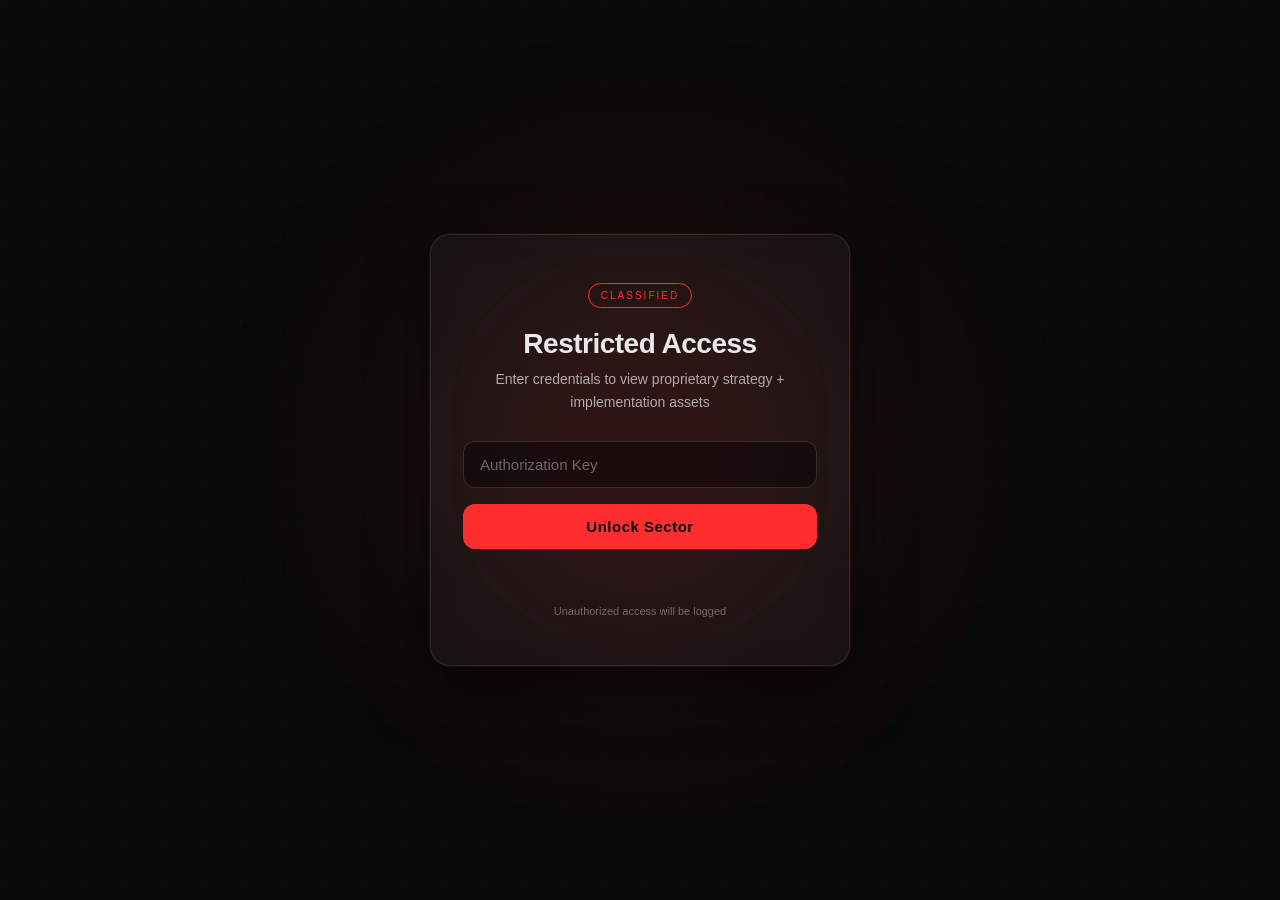
==== login.html @ e7924195 "origin" ====
<!DOCTYPE html>
<html lang="en">
<head>
<meta charset="UTF-8">
<meta name="viewport" content="width=device-width, initial-scale=1.0">
<title>ACCESS RESTRICTED</title>
<style>
  :root{
    --black: #0A0A0A;        /* 70% */
    --offwhite: #EAEAEA;     /* 20% */
    --accent: #FF2E2E;       /* 10% */
    --glass: rgba(234,234,234,0.04);
  }

  *{margin:0;padding:0;box-sizing:border-box}

  body{
    background: var(--black);
    color: var(--offwhite);
    font-family: -apple-system, BlinkMacSystemFont, "Segoe UI", Inter, sans-serif;
    height: 100vh;
    display: grid;
    place-items: center;
    overflow: hidden;
    position: relative;
  }

  /* Animated grid background - "new world" vibe */
  body::before{
    content: '';
    position: absolute;
    inset: 0;
    background: 
      linear-gradient(rgba(255,46,46,0.07) 1px, transparent 1px),
      linear-gradient(90deg, rgba(255,46,46,0.07) 1px, transparent 1px);
    background-size: 40px 40px;
    animation: drift 20s linear infinite;
    opacity: 0.4;
  }
  @keyframes drift{
    0%{transform: translate(0,0)}
    100%{transform: translate(40px,40px)}
  }

  /* Radial glow */
  body::after{
    content: '';
    position: absolute;
    width: 800px; height: 800px;
    background: radial-gradient(circle, rgba(255,46,46,0.15) 0%, transparent 60%);
    top: 50%; left: 50%;
    transform: translate(-50%,-50%);
    filter: blur(80px);
    pointer-events: none;
  }

  .vault{
    position: relative;
    z-index: 2;
    width: min(90vw, 420px);
    padding: 48px 32px;
    background: var(--glass);
    border: 1px solid rgba(234,234,234,0.1);
    border-radius: 20px;
    backdrop-filter: blur(16px) saturate(1.2);
    box-shadow: 0 0 0 1px rgba(255,46,46,0.1), 0 20px 60px rgba(0,0,0,0.5);
    text-align: center;
    animation: floatIn 0.8s cubic-bezier(.16,1,.3,1);
  }
  @keyframes floatIn{
    from{opacity:0; transform: translateY(20px) scale(0.98)}
    to{opacity:1; transform: translateY(0) scale(1)}
  }

  .badge{
    display: inline-block;
    font-size: 10px;
    letter-spacing: 2px;
    padding: 6px 12px;
    border: 1px solid var(--accent);
    color: var(--accent);
    border-radius: 999px;
    margin-bottom: 20px;
    text-transform: uppercase;
  }

  h2{
    font-size: 28px;
    font-weight: 700;
    margin-bottom: 8px;
    letter-spacing: -0.5px;
  }

  p{
    color: rgba(234,234,234,0.7);
    font-size: 14px;
    line-height: 1.6;
    margin-bottom: 28px;
  }

  .input-wrap{
    position: relative;
    margin-bottom: 16px;
  }

  input{
    width: 100%;
    padding: 14px 16px;
    background: rgba(0,0,0,0.4);
    border: 1px solid rgba(234,234,234,0.15);
    border-radius: 12px;
    color: var(--offwhite);
    font-size: 15px;
    outline: none;
    transition: all 0.3s ease;
  }
  input:focus{
    border-color: var(--accent);
    box-shadow: 0 0 0 3px rgba(255,46,46,0.15);
  }
  input::placeholder{color: rgba(234,234,234,0.4)}

  button{
    width: 100%;
    padding: 14px 16px;
    background: var(--accent);
    color: var(--black);
    border: none;
    border-radius: 12px;
    font-size: 15px;
    font-weight: 700;
    cursor: pointer;
    letter-spacing: 0.5px;
    transition: all 0.2s ease;
    position: relative;
    overflow: hidden;
  }
  button:hover{
    transform: translateY(-2px);
    box-shadow: 0 8px 20px rgba(255,46,46,0.3);
  }
  button:active{transform: translateY(0)}

  #error{
    color: var(--accent);
    font-size: 13px;
    height: 20px;
    margin-top: 12px;
    font-weight: 600;
    opacity: 0;
    transition: opacity 0.3s ease;
  }
  #error.show{opacity: 1}

  /* Red flash on fail */
  @keyframes flashRed{
    0%,100%{background: var(--black)}
    50%{background: rgba(255,46,46,0.1)}
  }
  .flash{animation: flashRed 0.4s ease}

  .footer{
    margin-top: 24px;
    font-size: 11px;
    color: rgba(234,234,234,0.4);
  }
</style>
</head>
<body id="body">

<div class="vault">
  <span class="badge">Classified</span>
  <h2>Restricted Access</h2>
  <p>Enter credentials to view proprietary strategy + implementation assets</p>
  
  <div class="input-wrap">
    <input id="pw" type="password" placeholder="Authorization Key" autocomplete="off">
  </div>
  
  <button onclick="check()">Unlock Sector</button>
  
  <div id="error"></div>
  
  <div class="footer">Unauthorized access will be logged</div>
</div>

<script>
function check(){
  const err = document.getElementById('error');
  const body = document.getElementById('body');
  
  // Shake + red flash
  body.classList.add('flash');
  setTimeout(()=>body.classList.remove('flash'), 400);
  
  err.innerText = "Wrong password. Unauthorized.";
  err.classList.add('show');
  
  // Clear input with typewriter delete effect
  const input = document.getElementById('pw');
  let val = input.value;
  let i = val.length;
  const del = setInterval(()=>{
    input.value = val.slice(0, i--);
    if(i < 0){ clearInterval(del) }
  }, 30);
  
  // Kick back to main site
  setTimeout(()=>{ 
    window.location.href = "/index.html"; 
  }, 1400);
}

// Enter key support
document.getElementById('pw').addEventListener('keypress', e => {
  if(e.key === 'Enter') check();
})
</script>

</body>
</html>
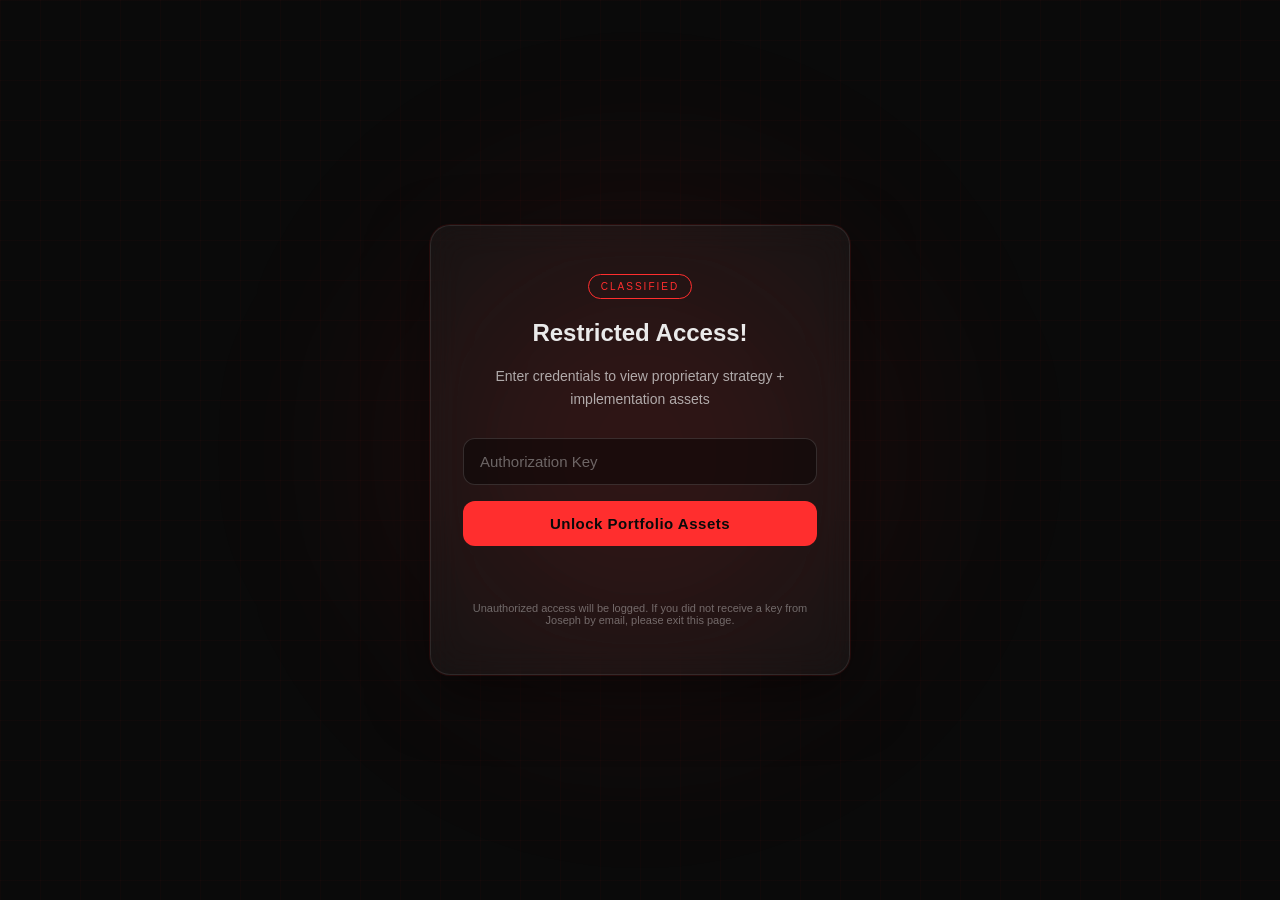
==== commit 22d7000a: "chanes" ====
--- a/login.html
+++ b/login.html
@@ -84,6 +84,7 @@
     text-transform: uppercase;
   }
 
+  h1
   h2{
     font-size: 28px;
     font-weight: 700;
@@ -170,18 +171,18 @@
 
 <div class="vault">
   <span class="badge">Classified</span>
-  <h2>Restricted Access</h2>
+  <h2>Restricted Access!</h2><br>
   <p>Enter credentials to view proprietary strategy + implementation assets</p>
   
   <div class="input-wrap">
     <input id="pw" type="password" placeholder="Authorization Key" autocomplete="off">
   </div>
   
-  <button onclick="check()">Unlock Sector</button>
+  <button onclick="check()">Unlock Portfolio Assets</button>
   
   <div id="error"></div>
   
-  <div class="footer">Unauthorized access will be logged</div>
+  <div class="footer">Unauthorized access will be logged. If you did not receive a key from Joseph by email, please exit this page.</div>
 </div>
 
 <script>
